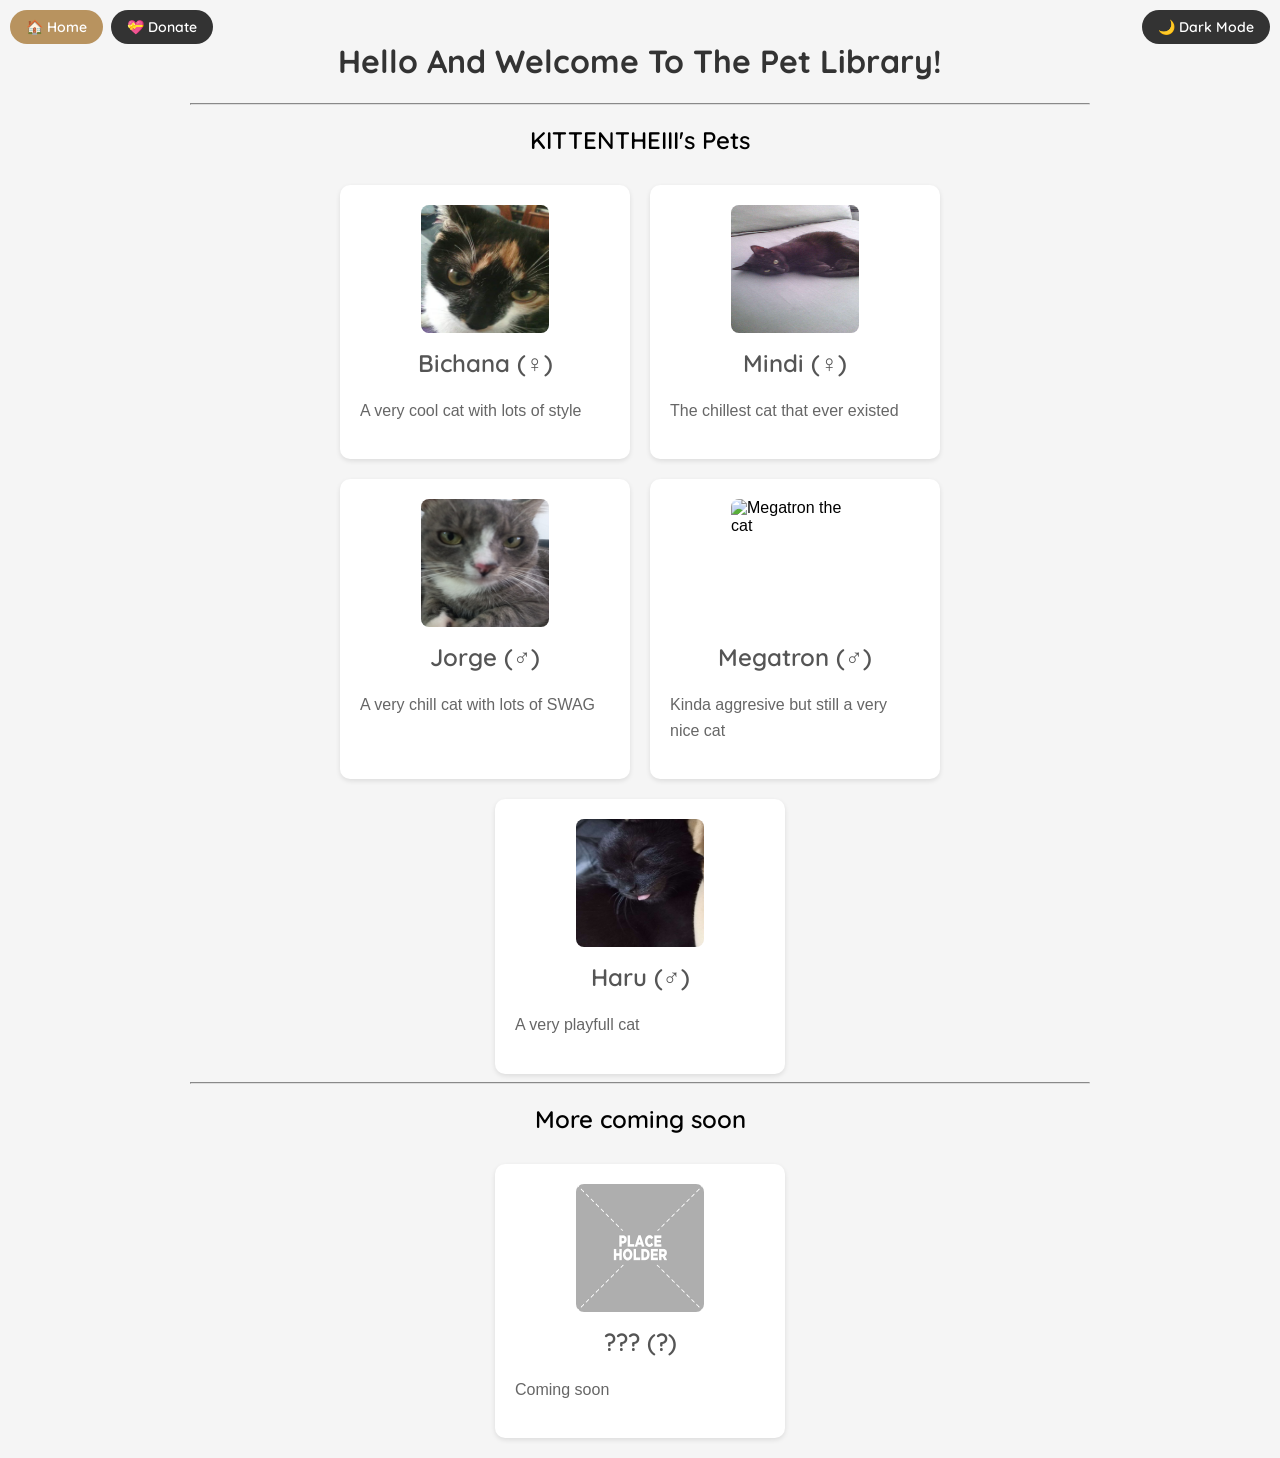
==== index.html @ d888e678 "Updated cat description" ====
<!DOCTYPE html>
<html lang="en">
<head>
    <meta charset="UTF-8">
    <meta name="viewport" content="width=device-width, initial-scale=1.0">
    <title>The Pet Library</title>
    <link rel="preconnect" href="https://fonts.googleapis.com">
    <link rel="stylesheet" href="styles.css">
</head>
<body>
    <nav class="site-nav">
        <a href="index.html" class="active">🏠 Home</a>
        <a href="donations.html">💝 Donate</a>
    </nav>
    <button class="dark-mode-toggle" onclick="toggleDarkMode()">🌙 Dark Mode</button>

    <h1>Hello And Welcome To The Pet Library!</h1>
    <hr> <!-- Separation Line -->
    <h2>KITTENTHEIII's Pets</h2>
    <div class="cat-container">
        <div class="cat-card" data-animal="cat"> <img src="./img/Cats/Bichana1.jpg" alt="Bichana the cat">
            <h2>Bichana (♀️)</h2>
            <p>A very cool cat with lots of style</p>
        </div>
        <div class="cat-card" data-animal="cat"> <img src="./img/Cats/Mindi1.jpg" alt="Mindi the cat">
            <h2>Mindi (♀️)</h2>
            <p>The chillest cat that ever existed</p>
        </div>
        <div class="cat-card" data-animal="cat"> <img src="./img/Cats/Jorge1.jpg" alt="Jorge the cat">
            <h2>Jorge (♂️)</h2>
            <p>A very chill cat with lots of SWAG</p>
        </div>
        <div class="cat-card" data-animal="cat"> <img src="./img/Cats/Megatron1.jpg" alt="Megatron the cat">
            <h2>Megatron (♂️)</h2>
            <p>Kinda aggresive but still a very nice cat</p>
        </div>
        <div class="cat-card" data-animal="cat"> <img src="./img/Cats/Haru1.jpg" alt="Haru the cat">
            <h2>Haru (♂️)</h2>
            <p>A very playfull cat</p>
        </div>
    </div>
    <hr> <!-- Separation Line -->
    <h2>More coming soon</h2>
    <div class="cat-container">
        <div class="cat-card" data-animal="placeholder">
            <img src="./img/PlaceHolder/PH.png" alt="PlaceHolder">
            <h2>??? (?)</h2>
            <p>Coming soon</p>
        </div>
    </div>

    <script src="script.js"></script>
</body>
</html>
---- styles.css ----
@import url('https://fonts.googleapis.com/css2?family=Quicksand:wght@500;600;700&display=swap');

body {
    font-family: Arial, sans-serif;
    max-width: 900px;
    margin: 0 auto;
    padding: 20px;
    background-color: #f5f5f5;
    transition: background-color 0.3s ease;
}

body.dark-mode {
    background-color: #1a1a1a;
}

h1 {
    font-family: 'Quicksand', Arial, sans-serif;
    font-weight: 700;
    color: #333;
    text-align: center;
    transition: color 0.3s ease;
}

body.dark-mode h1 {
    color: #e0e0e0;
}

h2 {
    font-family: 'Quicksand', Arial, sans-serif;
    font-weight: 600;
    text-align: center;
    transition: color 0.3s ease;
}

body.dark-mode h2 {
    color: #e0e0e0;
}

hr {
    border-color: #ddd;
    transition: border-color 0.3s ease;
}

body.dark-mode hr {
    border-color: #444;
}

/* ---------- Top navigation ---------- */

.site-nav {
    position: fixed;
    top: 10px;
    left: 10px;
    display: flex;
    gap: 8px;
    z-index: 1000;
}

.site-nav a {
    background: #333;
    color: white;
    text-decoration: none;
    padding: 8px 16px;
    border-radius: 20px;
    font-size: 14px;
    font-family: 'Quicksand', Arial, sans-serif;
    font-weight: 600;
    transition: background-color 0.3s ease;
    -webkit-transform: translateZ(0);
    transform: translateZ(0);
}

.site-nav a:hover {
    background: #555;
}

.site-nav a.active {
    background: #B8935F;
}

body.dark-mode .site-nav a {
    background: #e0e0e0;
    color: #333;
}

body.dark-mode .site-nav a:hover {
    background: #f5f5f5;
}

body.dark-mode .site-nav a.active {
    background: #D9A441;
    color: #1a1a1a;
}

@media (max-width: 600px) {
    .site-nav a {
        padding: 6px 12px;
        font-size: 12px;
    }
}

/* ---------- Cat gallery (existing) ---------- */

.cat-container {
    display: flex;
    flex-wrap: wrap;
    gap: 20px;
    justify-content: center;
    margin-top: 30px;
}

.cat-card {
    background: white;
    border-radius: 10px;
    padding: 20px;
    box-shadow: 0 2px 5px rgba(0, 0, 0, 0.1);
    width: 250px;
    transition: all 0.3s ease;
    cursor: pointer;
    position: relative;
    user-select: none;
}

.cat-card:hover {
    transform: translateY(-5px);
    box-shadow: 0 4px 10px rgba(0, 0, 0, 0.2);
}

.cat-card:active {
    transform: translateY(-3px);
    box-shadow: 0 3px 8px rgba(0, 0, 0, 0.15);
}

body.dark-mode .cat-card {
    background: #2a2a2a;
    box-shadow: 0 2px 5px rgba(0, 0, 0, 0.5);
}

body.dark-mode .cat-card:hover {
    box-shadow: 0 4px 10px rgba(0, 0, 0, 0.7);
}

.cat-card img {
    width: 128px;
    height: 128px;
    display: block;
    margin: 0 auto 15px;
    border-radius: 8px;
    pointer-events: none;
}

.cat-card h2 {
    color: #555;
    margin-top: 0;
    text-align: center;
    transition: color 0.3s ease;
    pointer-events: none;
}

body.dark-mode .cat-card h2 {
    color: #b0b0b0;
}

.cat-card p {
    color: #666;
    line-height: 1.6;
    transition: color 0.3s ease;
    pointer-events: none;
}

body.dark-mode .cat-card p {
    color: #999;
}

.dark-mode-toggle {
    position: fixed;
    top: 10px;
    right: 10px;
    background: #333;
    color: white;
    border: none;
    padding: 8px 16px;
    border-radius: 20px;
    cursor: pointer;
    font-size: 14px;
    font-family: 'Quicksand', Arial, sans-serif;
    font-weight: 600;
    transition: background-color 0.3s ease;
    z-index: 1000;
    -webkit-transform: translateZ(0);
    transform: translateZ(0);
}

@media (max-width: 600px) {
    .dark-mode-toggle {
        top: 10px;
        right: 10px;
        padding: 6px 12px;
        font-size: 12px;
    }
}

.dark-mode-toggle:hover {
    background: #555;
}

body.dark-mode .dark-mode-toggle {
    background: #e0e0e0;
    color: #333;
}

body.dark-mode .dark-mode-toggle:hover {
    background: #f5f5f5;
}

/* ---------- Donations page ---------- */

.donate-intro {
    max-width: 600px;
    margin: 20px auto 10px;
    text-align: center;
    color: #555;
    line-height: 1.7;
    transition: color 0.3s ease;
}

body.dark-mode .donate-intro {
    color: #aaa;
}

.donate-intro .paw-divider {
    text-align: center;
    letter-spacing: 12px;
    color: #B8935F;
    margin: 18px 0 6px;
    font-size: 14px;
}

body.dark-mode .donate-intro .paw-divider {
    color: #D9A441;
}

.crypto-container {
    display: flex;
    flex-wrap: wrap;
    gap: 20px;
    justify-content: center;
    margin-top: 25px;
}

.crypto-card {
    background: white;
    border-radius: 10px;
    padding: 22px;
    box-shadow: 0 2px 5px rgba(0, 0, 0, 0.1);
    width: 250px;
    transition: all 0.3s ease;
    text-align: center;
    border-top: 4px solid #B8935F;
}

.crypto-card:hover {
    transform: translateY(-5px);
    box-shadow: 0 4px 10px rgba(0, 0, 0, 0.2);
}

body.dark-mode .crypto-card {
    background: #2a2a2a;
    box-shadow: 0 2px 5px rgba(0, 0, 0, 0.5);
    border-top: 4px solid #D9A441;
}

body.dark-mode .crypto-card:hover {
    box-shadow: 0 4px 10px rgba(0, 0, 0, 0.7);
}

.crypto-card .crypto-symbol {
    width: 48px;
    height: 48px;
    display: block;
    margin: 0 auto 10px;
    object-fit: contain;
}

.crypto-card h3 {
    margin: 0 0 4px;
    color: #444;
    font-family: 'Quicksand', Arial, sans-serif;
    font-weight: 600;
}

body.dark-mode .crypto-card h3 {
    color: #ddd;
}

.crypto-card .network-label {
    font-size: 12px;
    color: #999;
    margin-bottom: 14px;
}

body.dark-mode .crypto-card .network-label {
    color: #777;
}

.crypto-address-box {
    background: #f0f0f0;
    border-radius: 6px;
    padding: 8px 10px;
    font-family: 'Courier New', monospace;
    font-size: 11px;
    word-break: break-all;
    color: #444;
    margin-bottom: 12px;
    transition: background-color 0.3s ease, color 0.3s ease;
}

body.dark-mode .crypto-address-box {
    background: #1f1f1f;
    color: #ccc;
}

.copy-btn {
    background: #B8935F;
    color: white;
    border: none;
    padding: 8px 18px;
    border-radius: 20px;
    cursor: pointer;
    font-size: 13px;
    font-family: 'Quicksand', Arial, sans-serif;
    font-weight: 600;
    transition: background-color 0.2s ease;
}

.copy-btn:hover {
    background: #a37e4c;
}

.copy-btn.copied {
    background: #6B8F71;
}

body.dark-mode .copy-btn {
    background: #D9A441;
    color: #1a1a1a;
}

body.dark-mode .copy-btn:hover {
    background: #c79333;
}

body.dark-mode .copy-btn.copied {
    background: #6B8F71;
    color: white;
}

.donate-note {
    max-width: 600px;
    margin: 30px auto 10px;
    padding: 14px 18px;
    background: #fff9ec;
    border-left: 4px solid #B8935F;
    border-radius: 4px;
    font-size: 14px;
    color: #6b5c3f;
    line-height: 1.6;
}

body.dark-mode .donate-note {
    background: #2a2618;
    border-left: 4px solid #D9A441;
    color: #c9b98a;
}
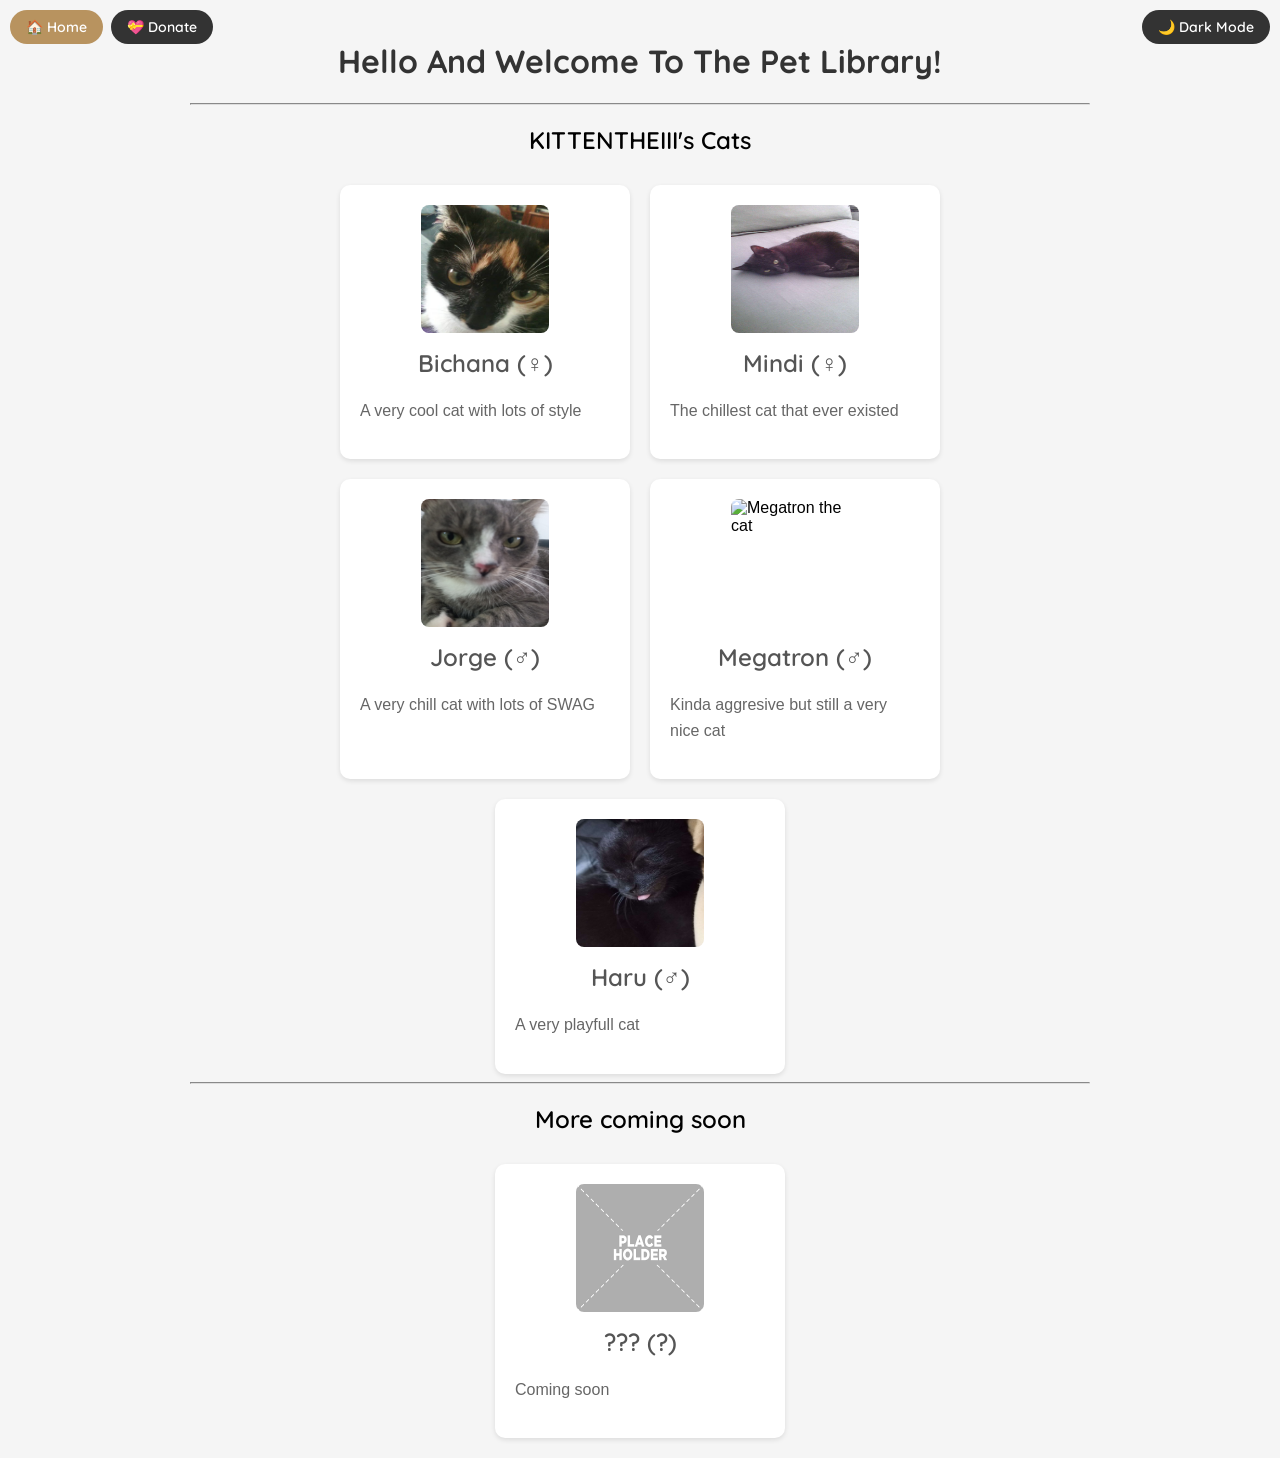
==== commit 72dca2bc: "Updated cat description" ====
--- a/index.html
+++ b/index.html
@@ -16,7 +16,7 @@
 
     <h1>Hello And Welcome To The Pet Library!</h1>
     <hr> <!-- Separation Line -->
-    <h2>KITTENTHEIII's Pets</h2>
+    <h2>KITTENTHEIII's Cats</h2>
     <div class="cat-container">
         <div class="cat-card" data-animal="cat"> <img src="./img/Cats/Bichana1.jpg" alt="Bichana the cat">
             <h2>Bichana (♀️)</h2>
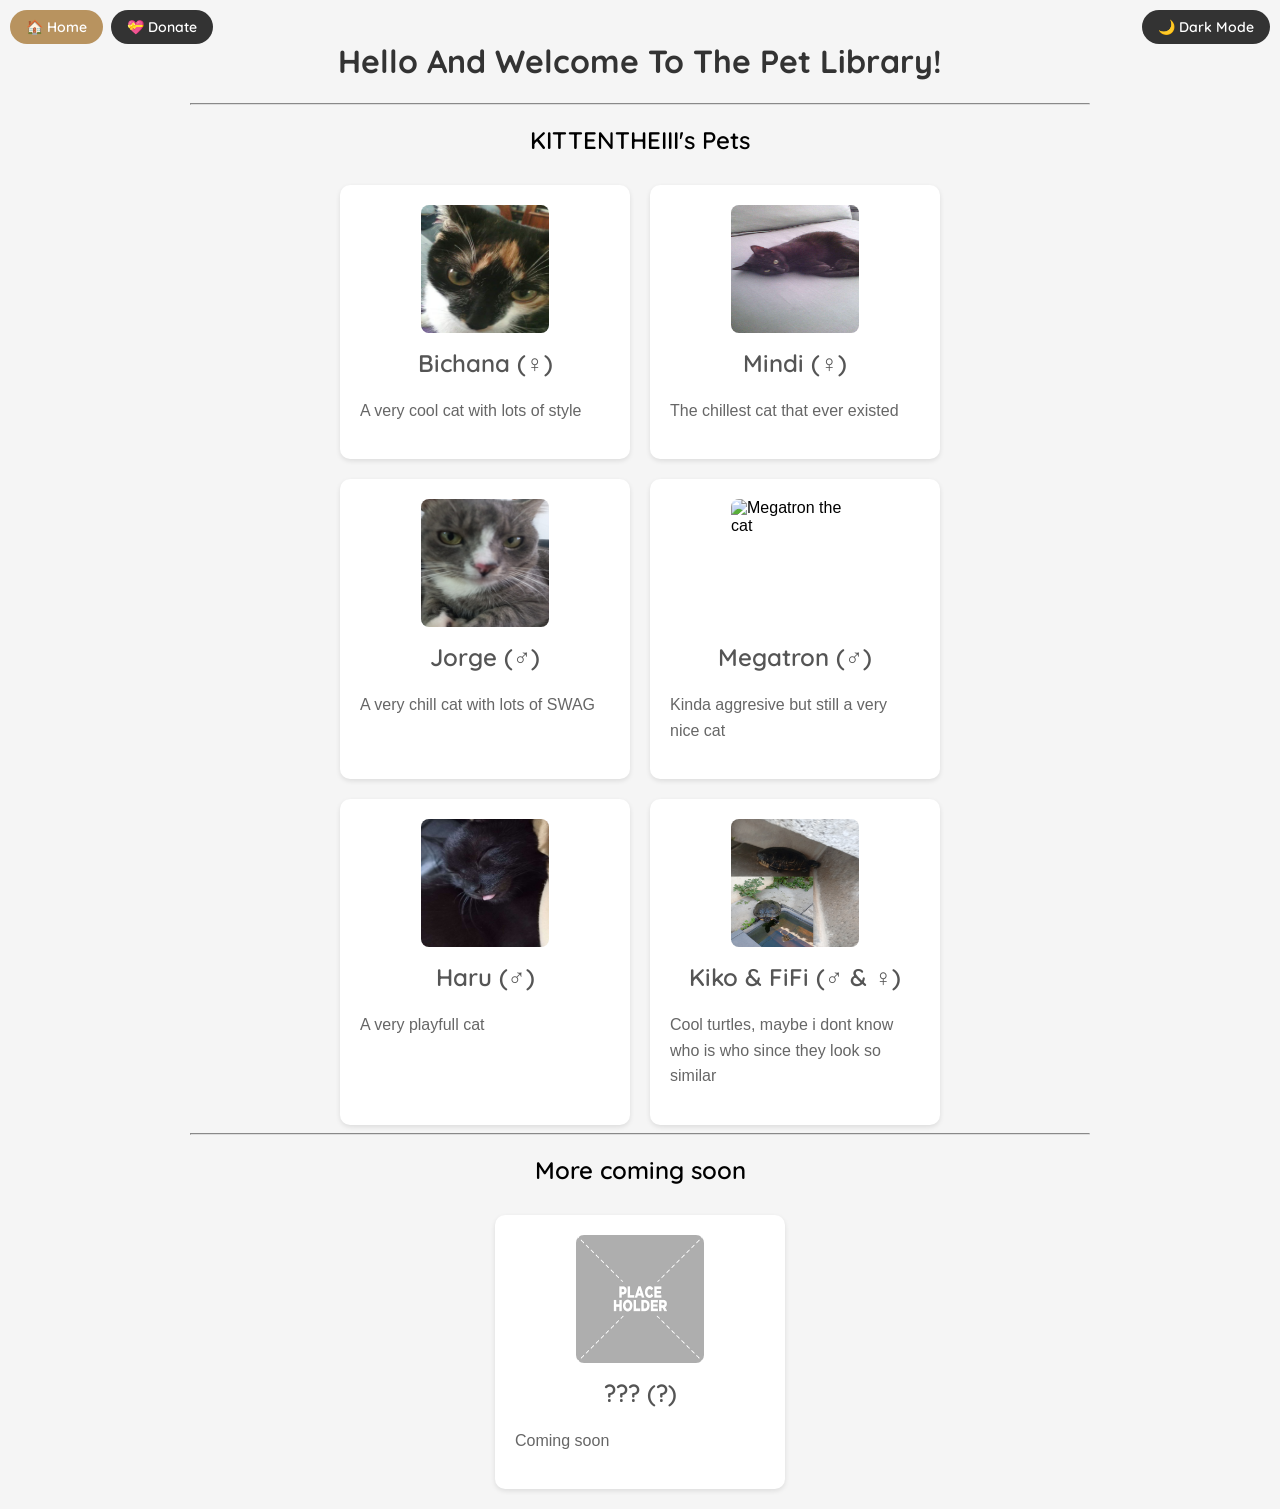
==== commit f708f888: "new file:   img/Turtles/KikoFiFi1.jpg 	modified:   index.html 	modified:   script.js 	new file:   so" ====
--- a/index.html
+++ b/index.html
@@ -16,33 +16,37 @@
 
     <h1>Hello And Welcome To The Pet Library!</h1>
     <hr> <!-- Separation Line -->
-    <h2>KITTENTHEIII's Cats</h2>
+    <h2>KITTENTHEIII's Pets</h2>
     <div class="cat-container">
-        <div class="cat-card" data-animal="cat"> <img src="./img/Cats/Bichana1.jpg" alt="Bichana the cat">
+        <div class="animal-card" data-animal="cat"> <img src="./img/Cats/Bichana1.jpg" alt="Bichana the cat">
             <h2>Bichana (♀️)</h2>
             <p>A very cool cat with lots of style</p>
         </div>
-        <div class="cat-card" data-animal="cat"> <img src="./img/Cats/Mindi1.jpg" alt="Mindi the cat">
+        <div class="animal-card" data-animal="cat"> <img src="./img/Cats/Mindi1.jpg" alt="Mindi the cat">
             <h2>Mindi (♀️)</h2>
             <p>The chillest cat that ever existed</p>
         </div>
-        <div class="cat-card" data-animal="cat"> <img src="./img/Cats/Jorge1.jpg" alt="Jorge the cat">
+        <div class="animal-card" data-animal="cat"> <img src="./img/Cats/Jorge1.jpg" alt="Jorge the cat">
             <h2>Jorge (♂️)</h2>
             <p>A very chill cat with lots of SWAG</p>
         </div>
-        <div class="cat-card" data-animal="cat"> <img src="./img/Cats/Megatron1.jpg" alt="Megatron the cat">
+        <div class="animal-card" data-animal="cat"> <img src="./img/Cats/Megatron1.jpg" alt="Megatron the cat">
             <h2>Megatron (♂️)</h2>
             <p>Kinda aggresive but still a very nice cat</p>
         </div>
-        <div class="cat-card" data-animal="cat"> <img src="./img/Cats/Haru1.jpg" alt="Haru the cat">
+        <div class="animal-card" data-animal="cat"> <img src="./img/Cats/Haru1.jpg" alt="Haru the cat">
             <h2>Haru (♂️)</h2>
             <p>A very playfull cat</p>
+        </div>
+        <div class="animal-card" data-animal="turtle"> <img src="./img/Turtles/KikoFiFi1.jpg" alt="Kiko & FiFi the turtles">
+            <h2>Kiko & FiFi (♂️ & ♀️)</h2>
+            <p>Cool turtles, maybe i dont know who is who since they look so similar</p>
         </div>
     </div>
     <hr> <!-- Separation Line -->
     <h2>More coming soon</h2>
     <div class="cat-container">
-        <div class="cat-card" data-animal="placeholder">
+        <div class="animal-card" data-animal="placeholder">
             <img src="./img/PlaceHolder/PH.png" alt="PlaceHolder">
             <h2>??? (?)</h2>
             <p>Coming soon</p>
--- a/styles.css
+++ b/styles.css
@@ -109,7 +109,7 @@
     margin-top: 30px;
 }
 
-.cat-card {
+.animal-card {
     background: white;
     border-radius: 10px;
     padding: 20px;
@@ -121,26 +121,26 @@
     user-select: none;
 }
 
-.cat-card:hover {
+.animal-card:hover {
     transform: translateY(-5px);
     box-shadow: 0 4px 10px rgba(0, 0, 0, 0.2);
 }
 
-.cat-card:active {
+.animal-card:active {
     transform: translateY(-3px);
     box-shadow: 0 3px 8px rgba(0, 0, 0, 0.15);
 }
 
-body.dark-mode .cat-card {
+body.dark-mode .animal-card {
     background: #2a2a2a;
     box-shadow: 0 2px 5px rgba(0, 0, 0, 0.5);
 }
 
-body.dark-mode .cat-card:hover {
+body.dark-mode .animal-card:hover {
     box-shadow: 0 4px 10px rgba(0, 0, 0, 0.7);
 }
 
-.cat-card img {
+.animal-card img {
     width: 128px;
     height: 128px;
     display: block;
@@ -149,7 +149,7 @@
     pointer-events: none;
 }
 
-.cat-card h2 {
+.animal-card h2 {
     color: #555;
     margin-top: 0;
     text-align: center;
@@ -157,18 +157,18 @@
     pointer-events: none;
 }
 
-body.dark-mode .cat-card h2 {
+body.dark-mode .animal-card h2 {
     color: #b0b0b0;
 }
 
-.cat-card p {
+.animal-card p {
     color: #666;
     line-height: 1.6;
     transition: color 0.3s ease;
     pointer-events: none;
 }
 
-body.dark-mode .cat-card p {
+body.dark-mode .animal-card p {
     color: #999;
 }
 
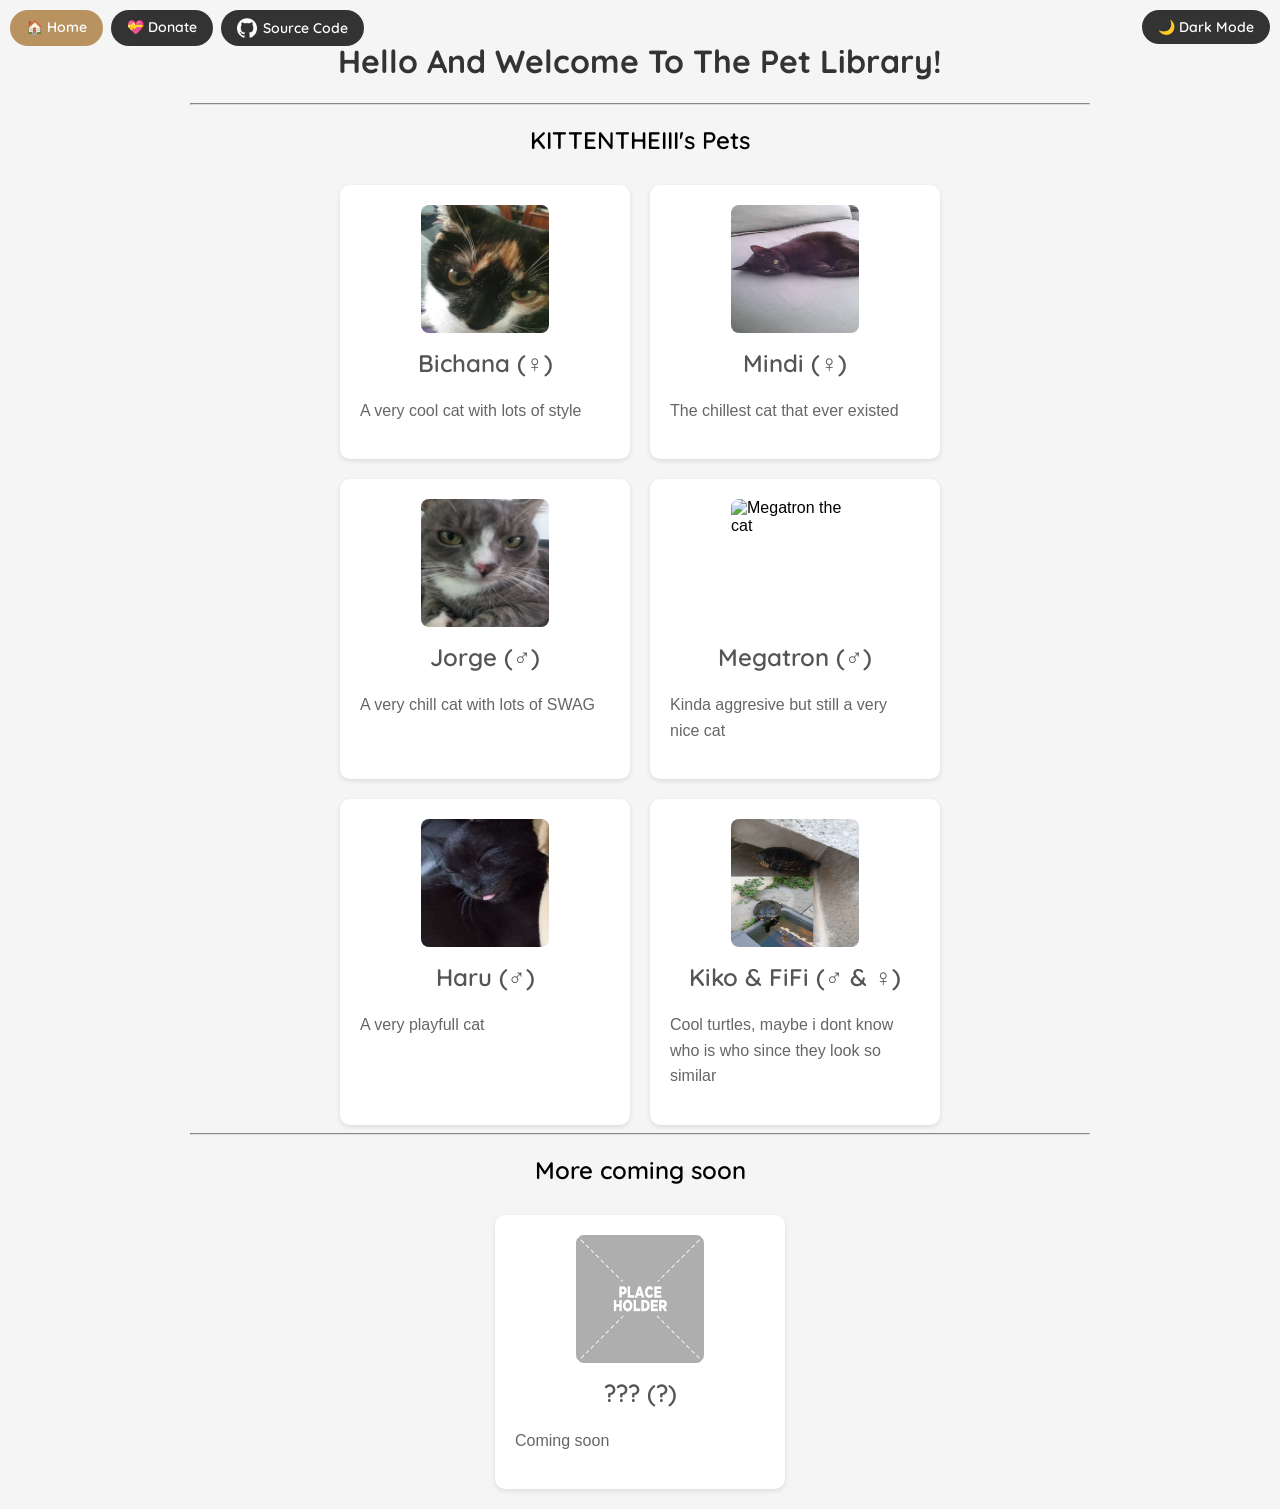
==== commit 8e7d3e91: "Add source code tab" ====
--- a/index.html
+++ b/index.html
@@ -11,6 +11,10 @@
     <nav class="site-nav">
         <a href="index.html" class="active">🏠 Home</a>
         <a href="donations.html">💝 Donate</a>
+        <a href="https://github.com/KITTENTHEIII/The-Pet-Library" target="_blank" rel="noopener noreferrer" class="github-link" title="View source code on GitHub">
+            <img src="./img/Logos/GitHub.png" alt="GitHub logo" class="github-logo">
+            Source Code
+        </a>
     </nav>
     <button class="dark-mode-toggle" onclick="toggleDarkMode()">🌙 Dark Mode</button>
 
@@ -55,4 +59,4 @@
 
     <script src="script.js"></script>
 </body>
-</html>
+</html>
--- a/styles.css
+++ b/styles.css
@@ -371,4 +371,20 @@
     background: #2a2618;
     border-left: 4px solid #D9A441;
     color: #c9b98a;
+}
+
+.github-link {
+    display: inline-flex;
+    align-items: center;
+    gap: 6px;
+}
+
+.github-logo {
+    width: 20px;
+    height: 20px;
+    object-fit: contain;
+}
+
+body.dark-mode .github-logo {
+    filter: invert(1);
 }
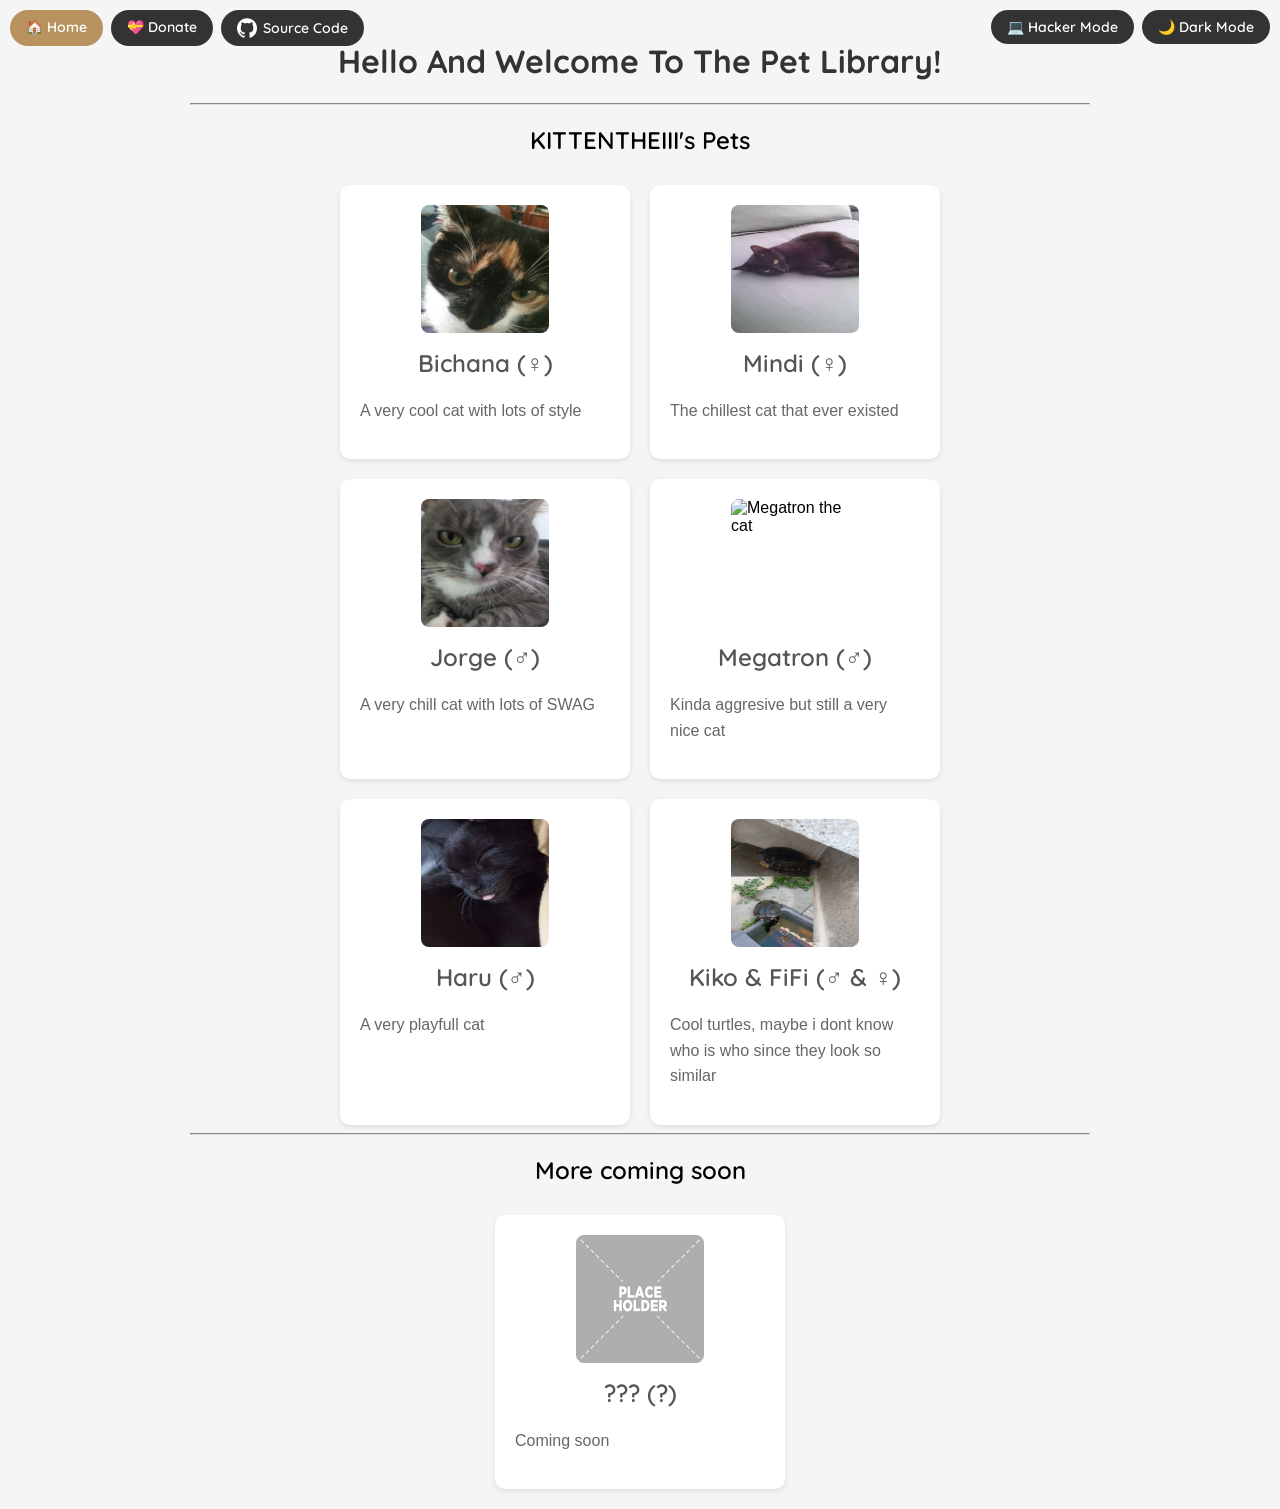
==== commit d6e08a1f: "Added hacker mode" ====
--- a/index.html
+++ b/index.html
@@ -16,7 +16,10 @@
             Source Code
         </a>
     </nav>
-    <button class="dark-mode-toggle" onclick="toggleDarkMode()">🌙 Dark Mode</button>
+    <div class="top-controls">
+        <button class="hacker-toggle" onclick="toggleHackerMode()">💻 Hacker Mode</button>
+        <button class="dark-mode-toggle" onclick="toggleDarkMode()">🌙 Dark Mode</button>
+    </div>
 
     <h1>Hello And Welcome To The Pet Library!</h1>
     <hr> <!-- Separation Line -->
--- a/styles.css
+++ b/styles.css
@@ -387,4 +387,231 @@
 
 body.dark-mode .github-logo {
     filter: invert(1);
+}
+
+/* ---------- Top-right controls (Hacker + Dark mode buttons) ---------- */
+
+.top-controls {
+    position: fixed;
+    top: 10px;
+    right: 10px;
+    display: flex;
+    gap: 8px;
+    z-index: 1000;
+}
+
+.top-controls .dark-mode-toggle,
+.top-controls .hacker-toggle {
+    position: static;
+}
+
+.hacker-toggle {
+    background: #333;
+    color: white;
+    border: none;
+    padding: 8px 16px;
+    border-radius: 20px;
+    cursor: pointer;
+    font-size: 14px;
+    font-family: 'Quicksand', Arial, sans-serif;
+    font-weight: 600;
+    transition: background-color 0.3s ease, color 0.3s ease, box-shadow 0.3s ease;
+    -webkit-transform: translateZ(0);
+    transform: translateZ(0);
+}
+
+.hacker-toggle:hover {
+    background: #555;
+}
+
+body.dark-mode .hacker-toggle {
+    background: #e0e0e0;
+    color: #333;
+}
+
+body.dark-mode .hacker-toggle:hover {
+    background: #f5f5f5;
+}
+
+.dark-mode-toggle:disabled {
+    opacity: 0.45;
+    cursor: not-allowed;
+}
+
+@media (max-width: 600px) {
+    .top-controls {
+        gap: 6px;
+    }
+
+    .hacker-toggle {
+        padding: 6px 12px;
+        font-size: 12px;
+    }
+}
+
+/* ---------- Hacker mode ---------- */
+/* Always paired with .dark-mode (set by script.js), these rules come last so they win. */
+
+.matrix-rain {
+    position: fixed;
+    inset: 0;
+    width: 100%;
+    height: 100%;
+    z-index: -1;
+    opacity: 0.35;
+    pointer-events: none;
+}
+
+body.hacker-mode {
+    background-color: #000;
+    font-family: 'Courier New', Courier, monospace;
+    color: #00ff41;
+}
+
+/* CRT scanlines */
+body.hacker-mode::after {
+    content: "";
+    position: fixed;
+    inset: 0;
+    background: repeating-linear-gradient(
+        to bottom,
+        rgba(0, 255, 65, 0.04) 0,
+        rgba(0, 255, 65, 0.04) 1px,
+        transparent 1px,
+        transparent 3px
+    );
+    pointer-events: none;
+    z-index: 999;
+}
+
+body.hacker-mode h1,
+body.hacker-mode h2,
+body.hacker-mode h3,
+body.hacker-mode .animal-card h2,
+body.hacker-mode .crypto-card h3 {
+    font-family: 'Courier New', Courier, monospace;
+    color: #00ff41;
+    text-shadow: 0 0 8px rgba(0, 255, 65, 0.7);
+}
+
+body.hacker-mode h1::before {
+    content: "> ";
+}
+
+body.hacker-mode h1::after {
+    content: "_";
+    animation: hacker-blink 1s steps(1) infinite;
+}
+
+@keyframes hacker-blink {
+    50% { opacity: 0; }
+}
+
+body.hacker-mode hr {
+    border-color: #00ff41;
+    box-shadow: 0 0 6px rgba(0, 255, 65, 0.6);
+}
+
+/* Buttons and nav */
+body.hacker-mode .site-nav a,
+body.hacker-mode .dark-mode-toggle,
+body.hacker-mode .hacker-toggle {
+    background: #000;
+    color: #00ff41;
+    border: 1px solid #00ff41;
+    font-family: 'Courier New', Courier, monospace;
+    box-shadow: 0 0 6px rgba(0, 255, 65, 0.4);
+}
+
+body.hacker-mode .site-nav a:hover,
+body.hacker-mode .dark-mode-toggle:not(:disabled):hover,
+body.hacker-mode .hacker-toggle:hover {
+    background: #003b10;
+    color: #7dff9f;
+    box-shadow: 0 0 12px rgba(0, 255, 65, 0.8);
+}
+
+body.hacker-mode .site-nav a.active,
+body.hacker-mode .hacker-toggle {
+    background: #00ff41;
+    color: #000;
+}
+
+body.hacker-mode .hacker-toggle:hover {
+    background: #7dff9f;
+    color: #000;
+}
+
+/* Cards */
+body.hacker-mode .animal-card,
+body.hacker-mode .crypto-card {
+    background: rgba(0, 12, 3, 0.9);
+    border: 1px solid #00ff41;
+    box-shadow: 0 0 8px rgba(0, 255, 65, 0.35);
+}
+
+body.hacker-mode .animal-card:hover,
+body.hacker-mode .crypto-card:hover {
+    box-shadow: 0 0 18px rgba(0, 255, 65, 0.8);
+}
+
+body.hacker-mode .animal-card p {
+    color: #2bd35a;
+}
+
+body.hacker-mode .animal-card img {
+    border: 1px solid #00ff41;
+    filter: grayscale(1) sepia(1) hue-rotate(70deg) saturate(3) brightness(0.9);
+}
+
+/* Donations page */
+body.hacker-mode .donate-intro,
+body.hacker-mode .donate-intro .paw-divider {
+    color: #2bd35a;
+}
+
+body.hacker-mode .crypto-card .network-label {
+    color: #1f9c42;
+}
+
+body.hacker-mode .crypto-card .crypto-symbol {
+    filter: grayscale(1) sepia(1) hue-rotate(70deg) saturate(3);
+}
+
+body.hacker-mode .crypto-address-box {
+    background: #000;
+    color: #00ff41;
+    border: 1px dashed #00ff41;
+}
+
+body.hacker-mode .copy-btn {
+    background: #00ff41;
+    color: #000;
+    font-family: 'Courier New', Courier, monospace;
+}
+
+body.hacker-mode .copy-btn:hover {
+    background: #7dff9f;
+}
+
+body.hacker-mode .copy-btn.copied {
+    background: #003b10;
+    color: #00ff41;
+    border: 1px solid #00ff41;
+}
+
+body.hacker-mode .donate-note {
+    background: rgba(0, 12, 3, 0.9);
+    border-left: 4px solid #00ff41;
+    color: #2bd35a;
+}
+
+body.hacker-mode .github-logo {
+    filter: brightness(0) invert(1);
+}
+
+@media (prefers-reduced-motion: reduce) {
+    body.hacker-mode h1::after {
+        animation: none;
+    }
 }
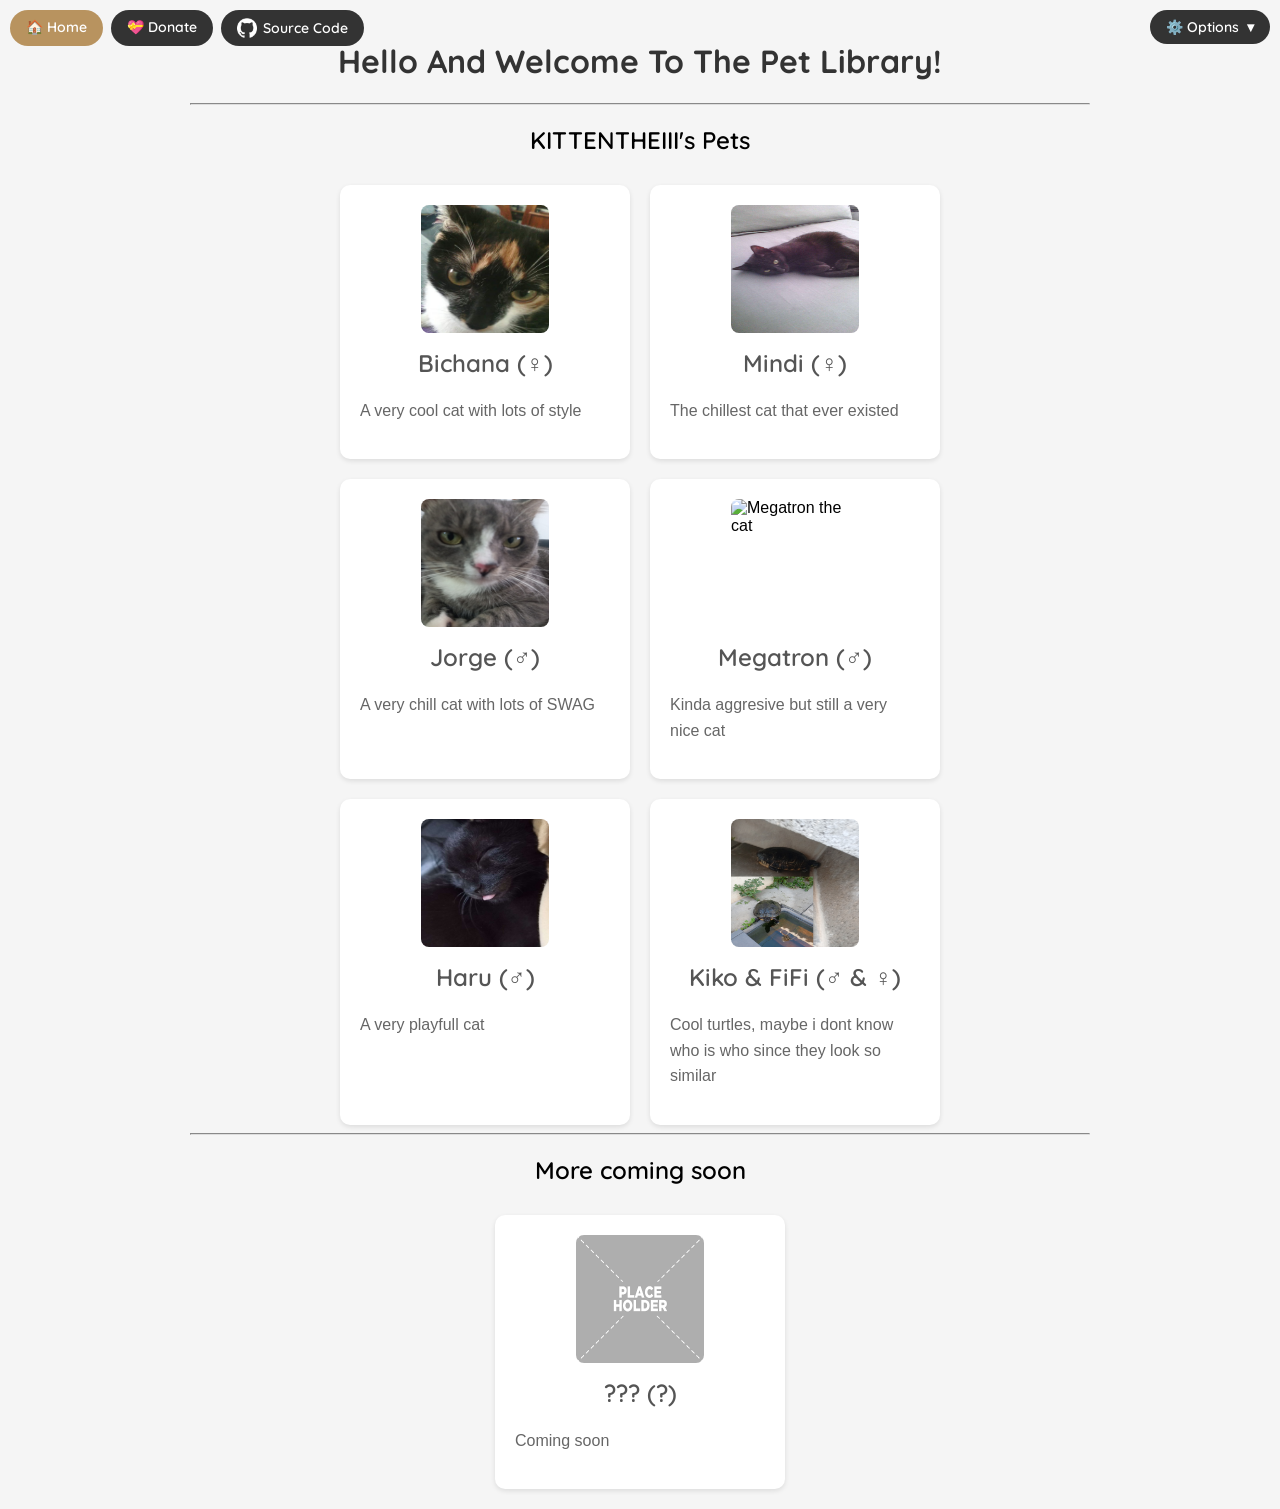
==== commit 589a2755: "Fix" ====
--- a/index.html
+++ b/index.html
@@ -8,17 +8,26 @@
     <link rel="stylesheet" href="styles.css">
 </head>
 <body>
-    <nav class="site-nav">
-        <a href="index.html" class="active">🏠 Home</a>
-        <a href="donations.html">💝 Donate</a>
-        <a href="https://github.com/KITTENTHEIII/The-Pet-Library" target="_blank" rel="noopener noreferrer" class="github-link" title="View source code on GitHub">
-            <img src="./img/Logos/GitHub.png" alt="GitHub logo" class="github-logo">
-            Source Code
-        </a>
-    </nav>
-    <div class="top-controls">
-        <button class="hacker-toggle" onclick="toggleHackerMode()">💻 Hacker Mode</button>
-        <button class="dark-mode-toggle" onclick="toggleDarkMode()">🌙 Dark Mode</button>
+    <div class="top-bar">
+        <nav class="site-nav">
+            <a href="index.html" class="active">🏠 Home</a>
+            <a href="donations.html">💝 Donate</a>
+            <a href="https://github.com/KITTENTHEIII/The-Pet-Library" target="_blank" rel="noopener noreferrer" class="github-link" title="View source code on GitHub">
+                <img src="./img/Logos/GitHub.png" alt="GitHub logo" class="github-logo">
+                Source Code
+            </a>
+        </nav>
+        <div class="top-controls">
+            <button class="options-toggle" id="options-toggle" onclick="toggleOptionsMenu()" aria-expanded="false" aria-controls="options-menu">⚙️ Options <span class="options-caret" aria-hidden="true">▾</span></button>
+            <div class="options-menu" id="options-menu">
+                <button class="options-item" id="dark-toggle" onclick="toggleDarkMode()" aria-pressed="false">
+                    <span class="options-label">🌙 Dark Mode</span><span class="options-state">Off</span>
+                </button>
+                <button class="options-item" id="hacker-toggle" onclick="toggleHackerMode()" aria-pressed="false">
+                    <span class="options-label">💻 Hacker Mode</span><span class="options-state">Off</span>
+                </button>
+            </div>
+        </div>
     </div>
 
     <h1>Hello And Welcome To The Pet Library!</h1>
--- a/styles.css
+++ b/styles.css
@@ -172,47 +172,6 @@
     color: #999;
 }
 
-.dark-mode-toggle {
-    position: fixed;
-    top: 10px;
-    right: 10px;
-    background: #333;
-    color: white;
-    border: none;
-    padding: 8px 16px;
-    border-radius: 20px;
-    cursor: pointer;
-    font-size: 14px;
-    font-family: 'Quicksand', Arial, sans-serif;
-    font-weight: 600;
-    transition: background-color 0.3s ease;
-    z-index: 1000;
-    -webkit-transform: translateZ(0);
-    transform: translateZ(0);
-}
-
-@media (max-width: 600px) {
-    .dark-mode-toggle {
-        top: 10px;
-        right: 10px;
-        padding: 6px 12px;
-        font-size: 12px;
-    }
-}
-
-.dark-mode-toggle:hover {
-    background: #555;
-}
-
-body.dark-mode .dark-mode-toggle {
-    background: #e0e0e0;
-    color: #333;
-}
-
-body.dark-mode .dark-mode-toggle:hover {
-    background: #f5f5f5;
-}
-
 /* ---------- Donations page ---------- */
 
 .donate-intro {
@@ -389,23 +348,16 @@
     filter: invert(1);
 }
 
-/* ---------- Top-right controls (Hacker + Dark mode buttons) ---------- */
+/* ---------- Options button + dropdown ---------- */
 
 .top-controls {
     position: fixed;
     top: 10px;
     right: 10px;
-    display: flex;
-    gap: 8px;
     z-index: 1000;
 }
 
-.top-controls .dark-mode-toggle,
-.top-controls .hacker-toggle {
-    position: static;
-}
-
-.hacker-toggle {
+.options-toggle {
     background: #333;
     color: white;
     border: none;
@@ -415,38 +367,143 @@
     font-size: 14px;
     font-family: 'Quicksand', Arial, sans-serif;
     font-weight: 600;
+    white-space: nowrap;
     transition: background-color 0.3s ease, color 0.3s ease, box-shadow 0.3s ease;
     -webkit-transform: translateZ(0);
     transform: translateZ(0);
 }
 
-.hacker-toggle:hover {
+.options-toggle:hover {
     background: #555;
 }
 
-body.dark-mode .hacker-toggle {
+.options-toggle[aria-expanded="true"] {
+    background: #B8935F;
+}
+
+.options-caret {
+    display: inline-block;
+    margin-left: 4px;
+    transition: transform 0.2s ease;
+}
+
+.options-toggle[aria-expanded="true"] .options-caret {
+    transform: rotate(180deg);
+}
+
+body.dark-mode .options-toggle {
     background: #e0e0e0;
     color: #333;
 }
 
-body.dark-mode .hacker-toggle:hover {
+body.dark-mode .options-toggle:hover {
     background: #f5f5f5;
 }
 
-.dark-mode-toggle:disabled {
-    opacity: 0.45;
+body.dark-mode .options-toggle[aria-expanded="true"] {
+    background: #D9A441;
+    color: #1a1a1a;
+}
+
+.options-menu {
+    display: none;
+    flex-direction: column;
+    gap: 4px;
+    position: absolute;
+    top: calc(100% + 8px);
+    right: 0;
+    min-width: 210px;
+    box-sizing: border-box;
+    padding: 6px;
+    background: white;
+    border: 1px solid #ddd;
+    border-radius: 14px;
+    box-shadow: 0 6px 18px rgba(0, 0, 0, 0.18);
+}
+
+.options-menu.open {
+    display: flex;
+    animation: options-pop 0.15s ease-out;
+}
+
+@keyframes options-pop {
+    from { opacity: 0; transform: translateY(-4px); }
+    to   { opacity: 1; transform: translateY(0); }
+}
+
+body.dark-mode .options-menu {
+    background: #2a2a2a;
+    border-color: #444;
+    box-shadow: 0 6px 18px rgba(0, 0, 0, 0.6);
+}
+
+.options-item {
+    display: flex;
+    align-items: center;
+    justify-content: space-between;
+    gap: 16px;
+    width: 100%;
+    box-sizing: border-box;
+    padding: 10px 12px;
+    background: transparent;
+    color: #333;
+    border: none;
+    border-radius: 10px;
+    cursor: pointer;
+    text-align: left;
+    font-size: 14px;
+    font-family: 'Quicksand', Arial, sans-serif;
+    font-weight: 600;
+    white-space: nowrap;
+    transition: background-color 0.2s ease;
+}
+
+.options-item:hover {
+    background: #f0f0f0;
+}
+
+.options-item:disabled {
+    opacity: 0.6;
     cursor: not-allowed;
 }
 
-@media (max-width: 600px) {
-    .top-controls {
-        gap: 6px;
-    }
-
-    .hacker-toggle {
-        padding: 6px 12px;
-        font-size: 12px;
-    }
+.options-item:disabled:hover {
+    background: transparent;
+}
+
+.options-state {
+    font-size: 12px;
+    padding: 2px 8px;
+    border-radius: 10px;
+    background: #e8e8e8;
+    color: #555;
+}
+
+.options-item[aria-pressed="true"] .options-state {
+    background: #B8935F;
+    color: white;
+}
+
+body.dark-mode .options-item {
+    color: #e0e0e0;
+}
+
+body.dark-mode .options-item:hover {
+    background: #3a3a3a;
+}
+
+body.dark-mode .options-item:disabled:hover {
+    background: transparent;
+}
+
+body.dark-mode .options-state {
+    background: #3a3a3a;
+    color: #bbb;
+}
+
+body.dark-mode .options-item[aria-pressed="true"] .options-state {
+    background: #D9A441;
+    color: #1a1a1a;
 }
 
 /* ---------- Hacker mode ---------- */
@@ -514,8 +571,7 @@
 
 /* Buttons and nav */
 body.hacker-mode .site-nav a,
-body.hacker-mode .dark-mode-toggle,
-body.hacker-mode .hacker-toggle {
+body.hacker-mode .options-toggle {
     background: #000;
     color: #00ff41;
     border: 1px solid #00ff41;
@@ -524,22 +580,48 @@
 }
 
 body.hacker-mode .site-nav a:hover,
-body.hacker-mode .dark-mode-toggle:not(:disabled):hover,
-body.hacker-mode .hacker-toggle:hover {
+body.hacker-mode .options-toggle:hover {
     background: #003b10;
     color: #7dff9f;
     box-shadow: 0 0 12px rgba(0, 255, 65, 0.8);
 }
 
 body.hacker-mode .site-nav a.active,
-body.hacker-mode .hacker-toggle {
+body.hacker-mode .options-toggle[aria-expanded="true"] {
     background: #00ff41;
     color: #000;
 }
 
-body.hacker-mode .hacker-toggle:hover {
-    background: #7dff9f;
+/* Options dropdown */
+body.hacker-mode .options-menu {
+    background: rgba(0, 12, 3, 0.97);
+    border: 1px solid #00ff41;
+    box-shadow: 0 0 14px rgba(0, 255, 65, 0.6);
+}
+
+body.hacker-mode .options-item {
+    color: #00ff41;
+    font-family: 'Courier New', Courier, monospace;
+}
+
+body.hacker-mode .options-item:hover {
+    background: #003b10;
+}
+
+body.hacker-mode .options-item:disabled:hover {
+    background: transparent;
+}
+
+body.hacker-mode .options-state {
+    background: #000;
+    color: #2bd35a;
+    border: 1px solid #1f9c42;
+}
+
+body.hacker-mode .options-item[aria-pressed="true"] .options-state {
+    background: #00ff41;
     color: #000;
+    border-color: #00ff41;
 }
 
 /* Cards */
@@ -614,4 +696,88 @@
     body.hacker-mode h1::after {
         animation: none;
     }
+}
+
+
+/* ---------- Mobile: swipeable nav + Options button ---------- */
+
+/* On desktop the wrapper is invisible: nav stays left, Options stays right */
+.top-bar {
+    display: contents;
+}
+
+/* Covers small phones, large phones, foldables and phones in landscape */
+@media (max-width: 600px),
+       (pointer: coarse) and (max-width: 1024px),
+       (pointer: coarse) and (max-height: 500px) {
+    body {
+        padding-top: 58px;
+    }
+
+    .top-bar {
+        display: flex;
+        align-items: center;
+        gap: 8px;
+        position: fixed;
+        top: 0;
+        left: 0;
+        right: 0;
+        box-sizing: border-box;
+        padding: 10px;
+        background: rgba(245, 245, 245, 0.92);
+        -webkit-backdrop-filter: blur(6px);
+        backdrop-filter: blur(6px);
+        z-index: 1000;
+    }
+
+    /* The nav links slide sideways; the Options button stays pinned on the right */
+    .top-bar .site-nav {
+        position: static;
+        flex: 1 1 auto;
+        min-width: 0;
+        padding: 6px 4px;
+        margin: -6px -4px;
+        overflow-x: auto;
+        -webkit-overflow-scrolling: touch;
+        scroll-snap-type: x proximity;
+        scrollbar-width: none;
+    }
+
+    .top-bar .site-nav::-webkit-scrollbar {
+        display: none;
+    }
+
+    .top-bar .site-nav a {
+        flex: 0 0 auto;
+        white-space: nowrap;
+        scroll-snap-align: start;
+        padding: 6px 12px;
+        font-size: 12px;
+    }
+
+    .top-bar .top-controls {
+        position: relative;
+        top: auto;
+        right: auto;
+        flex: 0 0 auto;
+    }
+
+    .top-bar .options-toggle {
+        padding: 6px 12px;
+        font-size: 12px;
+    }
+
+    .options-menu {
+        min-width: min(220px, calc(100vw - 20px));
+    }
+
+    body.dark-mode .top-bar {
+        background: rgba(26, 26, 26, 0.92);
+    }
+
+    body.hacker-mode .top-bar {
+        background: rgba(0, 0, 0, 0.92);
+        border-bottom: 1px solid #00ff41;
+        box-shadow: 0 0 8px rgba(0, 255, 65, 0.4);
+    }
 }
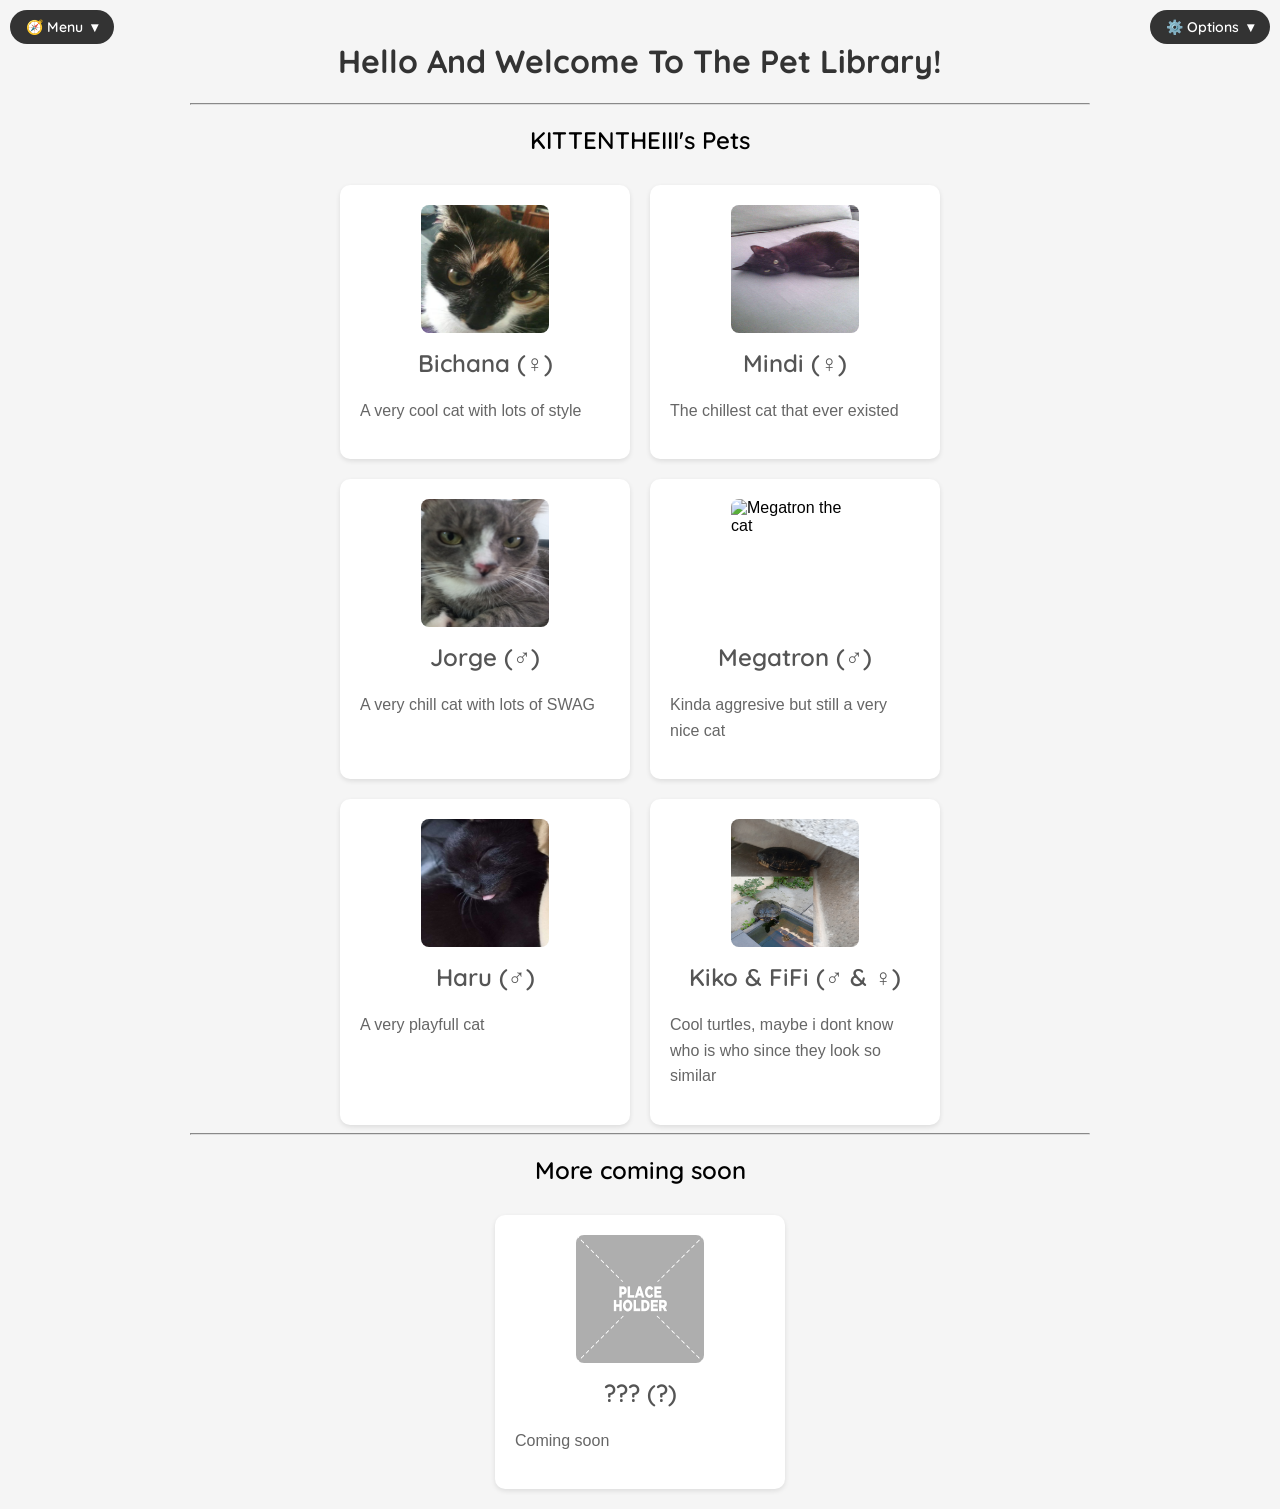
==== commit c983b0b7: "Update" ====
--- a/index.html
+++ b/index.html
@@ -9,22 +9,24 @@
 </head>
 <body>
     <div class="top-bar">
-        <nav class="site-nav">
-            <a href="index.html" class="active">🏠 Home</a>
-            <a href="donations.html">💝 Donate</a>
-            <a href="https://github.com/KITTENTHEIII/The-Pet-Library" target="_blank" rel="noopener noreferrer" class="github-link" title="View source code on GitHub">
-                <img src="./img/Logos/GitHub.png" alt="GitHub logo" class="github-logo">
-                Source Code
-            </a>
-        </nav>
-        <div class="top-controls">
-            <button class="options-toggle" id="options-toggle" onclick="toggleOptionsMenu()" aria-expanded="false" aria-controls="options-menu">⚙️ Options <span class="options-caret" aria-hidden="true">▾</span></button>
-            <div class="options-menu" id="options-menu">
-                <button class="options-item" id="dark-toggle" onclick="toggleDarkMode()" aria-pressed="false">
-                    <span class="options-label">🌙 Dark Mode</span><span class="options-state">Off</span>
+        <div class="tab-wrap top-links">
+            <button class="tab-toggle" id="menu-toggle" onclick="toggleTabMenu(this)" aria-expanded="false" aria-controls="menu-panel">🧭 Menu <span class="tab-caret" aria-hidden="true">▾</span></button>
+            <div class="tab-menu" id="menu-panel">
+                <a class="tab-item" href="index.html" aria-current="page"><span class="tab-label">🏠 Home</span></a>
+                <a class="tab-item" href="donations.html"><span class="tab-label">💝 Donate</span></a>
+                <a class="tab-item github-link" href="https://github.com/KITTENTHEIII/The-Pet-Library" target="_blank" rel="noopener noreferrer" title="View source code on GitHub">
+                    <span class="tab-label"><img src="./img/Logos/GitHub.png" alt="GitHub logo" class="github-logo"> Source Code</span><span class="tab-state" aria-hidden="true">↗</span>
+                </a>
+            </div>
+        </div>
+        <div class="tab-wrap top-controls">
+            <button class="tab-toggle" id="options-toggle" onclick="toggleTabMenu(this)" aria-expanded="false" aria-controls="options-panel">⚙️ Options <span class="tab-caret" aria-hidden="true">▾</span></button>
+            <div class="tab-menu" id="options-panel">
+                <button class="tab-item" id="dark-toggle" onclick="toggleDarkMode()" aria-pressed="false">
+                    <span class="tab-label">🌙 Dark Mode</span><span class="tab-state">Off</span>
                 </button>
-                <button class="options-item" id="hacker-toggle" onclick="toggleHackerMode()" aria-pressed="false">
-                    <span class="options-label">💻 Hacker Mode</span><span class="options-state">Off</span>
+                <button class="tab-item" id="hacker-toggle" onclick="toggleHackerMode()" aria-pressed="false">
+                    <span class="tab-label">💻 Hacker Mode</span><span class="tab-state">Off</span>
                 </button>
             </div>
         </div>
--- a/styles.css
+++ b/styles.css
@@ -43,60 +43,6 @@
 
 body.dark-mode hr {
     border-color: #444;
-}
-
-/* ---------- Top navigation ---------- */
-
-.site-nav {
-    position: fixed;
-    top: 10px;
-    left: 10px;
-    display: flex;
-    gap: 8px;
-    z-index: 1000;
-}
-
-.site-nav a {
-    background: #333;
-    color: white;
-    text-decoration: none;
-    padding: 8px 16px;
-    border-radius: 20px;
-    font-size: 14px;
-    font-family: 'Quicksand', Arial, sans-serif;
-    font-weight: 600;
-    transition: background-color 0.3s ease;
-    -webkit-transform: translateZ(0);
-    transform: translateZ(0);
-}
-
-.site-nav a:hover {
-    background: #555;
-}
-
-.site-nav a.active {
-    background: #B8935F;
-}
-
-body.dark-mode .site-nav a {
-    background: #e0e0e0;
-    color: #333;
-}
-
-body.dark-mode .site-nav a:hover {
-    background: #f5f5f5;
-}
-
-body.dark-mode .site-nav a.active {
-    background: #D9A441;
-    color: #1a1a1a;
-}
-
-@media (max-width: 600px) {
-    .site-nav a {
-        padding: 6px 12px;
-        font-size: 12px;
-    }
 }
 
 /* ---------- Cat gallery (existing) ---------- */
@@ -332,12 +278,6 @@
     color: #c9b98a;
 }
 
-.github-link {
-    display: inline-flex;
-    align-items: center;
-    gap: 6px;
-}
-
 .github-logo {
     width: 20px;
     height: 20px;
@@ -357,7 +297,7 @@
     z-index: 1000;
 }
 
-.options-toggle {
+.tab-toggle {
     background: #333;
     color: white;
     border: none;
@@ -373,39 +313,39 @@
     transform: translateZ(0);
 }
 
-.options-toggle:hover {
+.tab-toggle:hover {
     background: #555;
 }
 
-.options-toggle[aria-expanded="true"] {
+.tab-toggle[aria-expanded="true"] {
     background: #B8935F;
 }
 
-.options-caret {
+.tab-caret {
     display: inline-block;
     margin-left: 4px;
     transition: transform 0.2s ease;
 }
 
-.options-toggle[aria-expanded="true"] .options-caret {
+.tab-toggle[aria-expanded="true"] .tab-caret {
     transform: rotate(180deg);
 }
 
-body.dark-mode .options-toggle {
+body.dark-mode .tab-toggle {
     background: #e0e0e0;
     color: #333;
 }
 
-body.dark-mode .options-toggle:hover {
+body.dark-mode .tab-toggle:hover {
     background: #f5f5f5;
 }
 
-body.dark-mode .options-toggle[aria-expanded="true"] {
+body.dark-mode .tab-toggle[aria-expanded="true"] {
     background: #D9A441;
     color: #1a1a1a;
 }
 
-.options-menu {
+.tab-menu {
     display: none;
     flex-direction: column;
     gap: 4px;
@@ -421,23 +361,23 @@
     box-shadow: 0 6px 18px rgba(0, 0, 0, 0.18);
 }
 
-.options-menu.open {
+.tab-menu.open {
     display: flex;
-    animation: options-pop 0.15s ease-out;
-}
-
-@keyframes options-pop {
+    animation: tab-pop 0.15s ease-out;
+}
+
+@keyframes tab-pop {
     from { opacity: 0; transform: translateY(-4px); }
     to   { opacity: 1; transform: translateY(0); }
 }
 
-body.dark-mode .options-menu {
+body.dark-mode .tab-menu {
     background: #2a2a2a;
     border-color: #444;
     box-shadow: 0 6px 18px rgba(0, 0, 0, 0.6);
 }
 
-.options-item {
+.tab-item {
     display: flex;
     align-items: center;
     justify-content: space-between;
@@ -458,20 +398,20 @@
     transition: background-color 0.2s ease;
 }
 
-.options-item:hover {
+.tab-item:hover {
     background: #f0f0f0;
 }
 
-.options-item:disabled {
+.tab-item:disabled {
     opacity: 0.6;
     cursor: not-allowed;
 }
 
-.options-item:disabled:hover {
+.tab-item:disabled:hover {
     background: transparent;
 }
 
-.options-state {
+.tab-state {
     font-size: 12px;
     padding: 2px 8px;
     border-radius: 10px;
@@ -479,29 +419,64 @@
     color: #555;
 }
 
-.options-item[aria-pressed="true"] .options-state {
+.tab-item[aria-pressed="true"] .tab-state {
     background: #B8935F;
     color: white;
 }
 
-body.dark-mode .options-item {
+body.dark-mode .tab-item {
     color: #e0e0e0;
 }
 
-body.dark-mode .options-item:hover {
+body.dark-mode .tab-item:hover {
     background: #3a3a3a;
 }
 
-body.dark-mode .options-item:disabled:hover {
+body.dark-mode .tab-item:disabled:hover {
     background: transparent;
 }
 
-body.dark-mode .options-state {
+body.dark-mode .tab-state {
     background: #3a3a3a;
     color: #bbb;
 }
 
-body.dark-mode .options-item[aria-pressed="true"] .options-state {
+body.dark-mode .tab-item[aria-pressed="true"] .tab-state {
+    background: #D9A441;
+    color: #1a1a1a;
+}
+
+/* ---------- Menu tab (left) + shared tab extras ---------- */
+
+.top-links {
+    position: fixed;
+    top: 10px;
+    left: 10px;
+    z-index: 1000;
+}
+
+.top-links .tab-menu {
+    left: 0;
+    right: auto;
+}
+
+a.tab-item {
+    text-decoration: none;
+}
+
+.tab-label {
+    display: inline-flex;
+    align-items: center;
+    gap: 6px;
+}
+
+/* The page you're on */
+.tab-item[aria-current="page"] {
+    background: #B8935F;
+    color: white;
+}
+
+body.dark-mode .tab-item[aria-current="page"] {
     background: #D9A441;
     color: #1a1a1a;
 }
@@ -570,8 +545,7 @@
 }
 
 /* Buttons and nav */
-body.hacker-mode .site-nav a,
-body.hacker-mode .options-toggle {
+body.hacker-mode .tab-toggle {
     background: #000;
     color: #00ff41;
     border: 1px solid #00ff41;
@@ -579,49 +553,52 @@
     box-shadow: 0 0 6px rgba(0, 255, 65, 0.4);
 }
 
-body.hacker-mode .site-nav a:hover,
-body.hacker-mode .options-toggle:hover {
+body.hacker-mode .tab-toggle:hover {
     background: #003b10;
     color: #7dff9f;
     box-shadow: 0 0 12px rgba(0, 255, 65, 0.8);
 }
 
-body.hacker-mode .site-nav a.active,
-body.hacker-mode .options-toggle[aria-expanded="true"] {
+body.hacker-mode .tab-toggle[aria-expanded="true"] {
     background: #00ff41;
     color: #000;
 }
 
 /* Options dropdown */
-body.hacker-mode .options-menu {
+body.hacker-mode .tab-menu {
     background: rgba(0, 12, 3, 0.97);
     border: 1px solid #00ff41;
     box-shadow: 0 0 14px rgba(0, 255, 65, 0.6);
 }
 
-body.hacker-mode .options-item {
+body.hacker-mode .tab-item {
     color: #00ff41;
     font-family: 'Courier New', Courier, monospace;
 }
 
-body.hacker-mode .options-item:hover {
+body.hacker-mode .tab-item:hover {
     background: #003b10;
 }
 
-body.hacker-mode .options-item:disabled:hover {
+body.hacker-mode .tab-item:disabled:hover {
     background: transparent;
 }
 
-body.hacker-mode .options-state {
+body.hacker-mode .tab-state {
     background: #000;
     color: #2bd35a;
     border: 1px solid #1f9c42;
 }
 
-body.hacker-mode .options-item[aria-pressed="true"] .options-state {
+body.hacker-mode .tab-item[aria-pressed="true"] .tab-state {
     background: #00ff41;
     color: #000;
     border-color: #00ff41;
+}
+
+body.hacker-mode .tab-item[aria-current="page"] {
+    background: #00ff41;
+    color: #000;
 }
 
 /* Cards */
@@ -699,9 +676,9 @@
 }
 
 
-/* ---------- Mobile: swipeable nav + Options button ---------- */
-
-/* On desktop the wrapper is invisible: nav stays left, Options stays right */
+/* ---------- Mobile: Menu tab on the left, Options tab on the right ---------- */
+
+/* On desktop the wrapper is invisible: each tab is fixed in its own corner */
 .top-bar {
     display: contents;
 }
@@ -717,6 +694,7 @@
     .top-bar {
         display: flex;
         align-items: center;
+        justify-content: space-between;
         gap: 8px;
         position: fixed;
         top: 0;
@@ -730,44 +708,20 @@
         z-index: 1000;
     }
 
-    /* The nav links slide sideways; the Options button stays pinned on the right */
-    .top-bar .site-nav {
-        position: static;
-        flex: 1 1 auto;
-        min-width: 0;
-        padding: 6px 4px;
-        margin: -6px -4px;
-        overflow-x: auto;
-        -webkit-overflow-scrolling: touch;
-        scroll-snap-type: x proximity;
-        scrollbar-width: none;
+    .top-bar .top-links,
+    .top-bar .top-controls {
+        position: relative;
+        top: auto;
+        left: auto;
+        right: auto;
     }
 
-    .top-bar .site-nav::-webkit-scrollbar {
-        display: none;
-    }
-
-    .top-bar .site-nav a {
-        flex: 0 0 auto;
-        white-space: nowrap;
-        scroll-snap-align: start;
+    .top-bar .tab-toggle {
         padding: 6px 12px;
         font-size: 12px;
     }
 
-    .top-bar .top-controls {
-        position: relative;
-        top: auto;
-        right: auto;
-        flex: 0 0 auto;
-    }
-
-    .top-bar .options-toggle {
-        padding: 6px 12px;
-        font-size: 12px;
-    }
-
-    .options-menu {
+    .tab-menu {
         min-width: min(220px, calc(100vw - 20px));
     }
 
